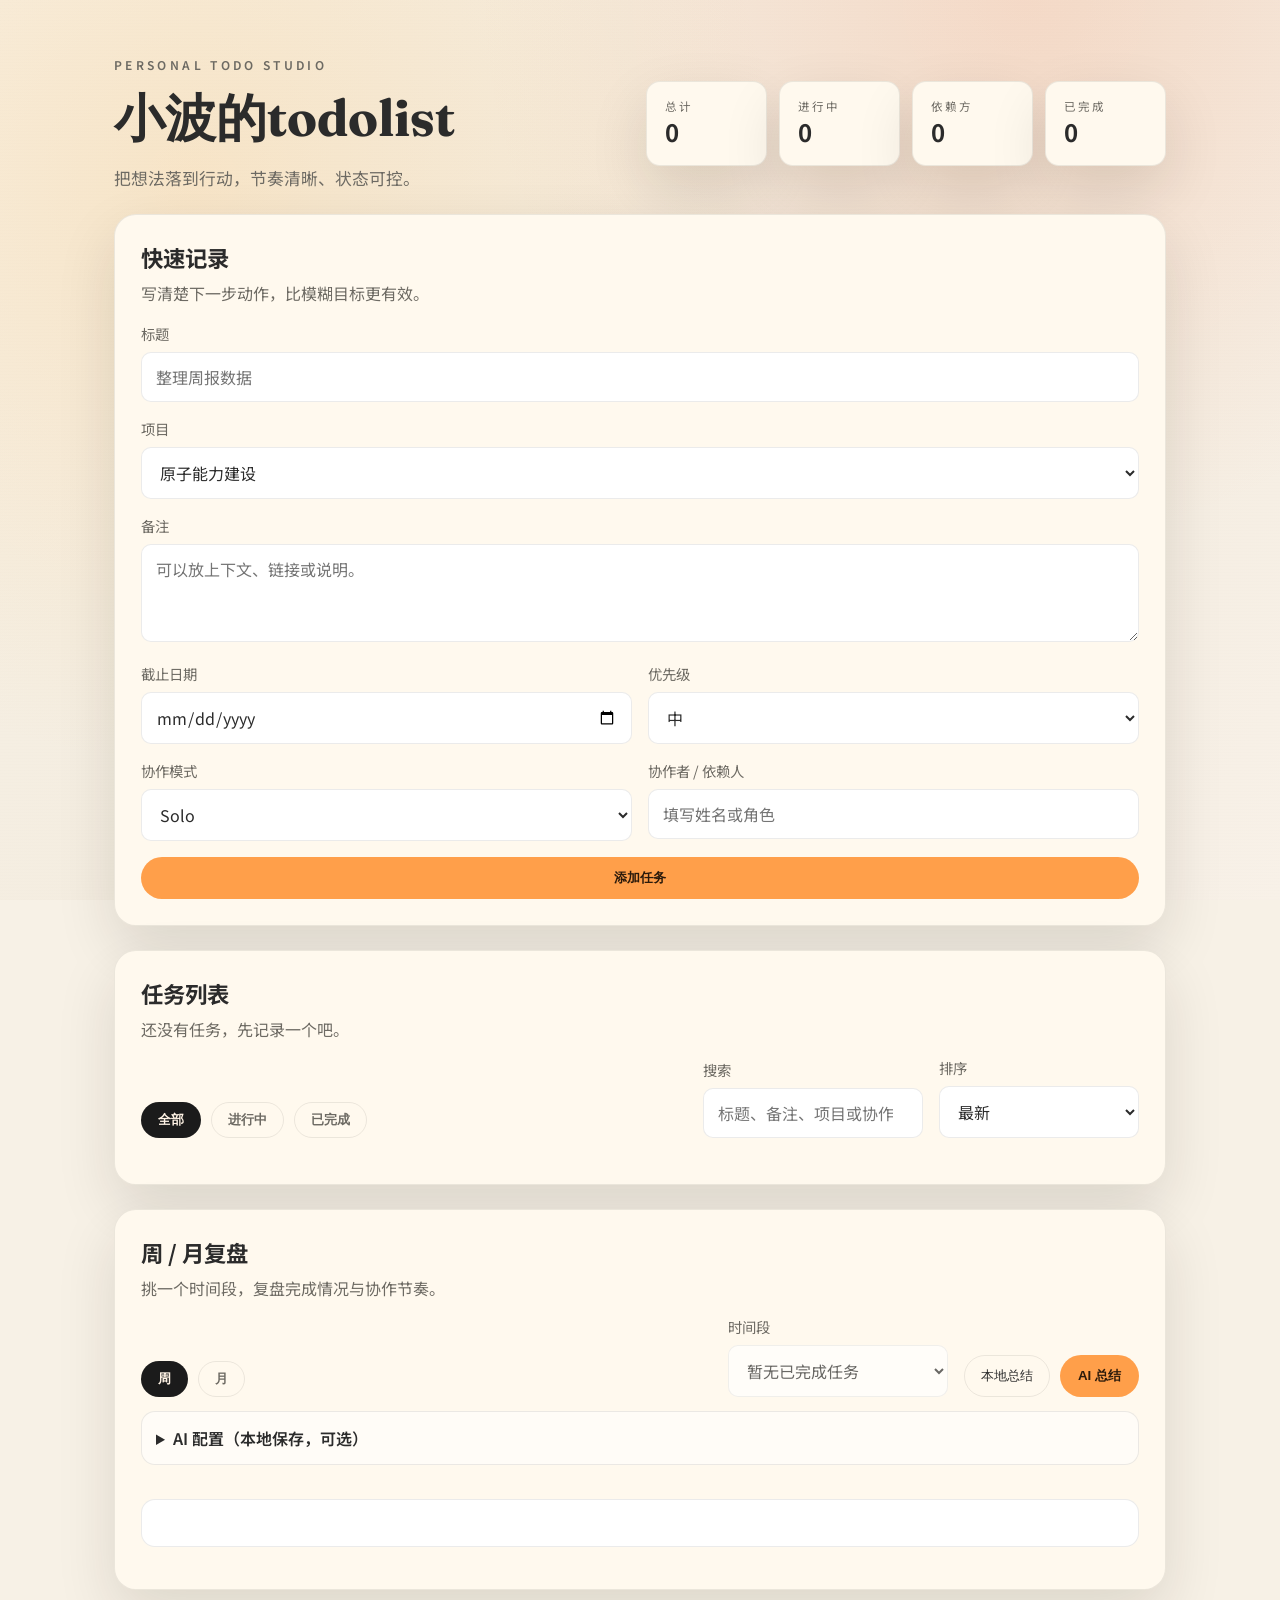
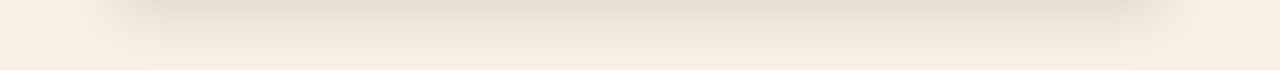
==== docs/todolist/index.html @ 9cee6fb8 "Publish slides site with docs and optional minimax proxy" ====
<!doctype html>
<html lang="zh-CN">
  <head>
    <meta charset="utf-8" />
    <meta name="viewport" content="width=device-width, initial-scale=1" />
    <title>小波的todolist</title>
    <link rel="preconnect" href="https://fonts.googleapis.com" />
    <link rel="preconnect" href="https://fonts.gstatic.com" crossorigin />
    <link
      href="https://fonts.googleapis.com/css2?family=Fraunces:wght@500;700&family=Noto+Sans+SC:wght@400;500;600;700&display=swap"
      rel="stylesheet"
    />
    <link rel="stylesheet" href="styles.css" />
  </head>
  <body>
    <div class="bg-gradient"></div>
    <div class="bg-noise"></div>

    <main class="app">
      <header class="hero">
        <div>
          <p class="eyebrow">PERSONAL TODO STUDIO</p>
          <h1>小波的todolist</h1>
          <p class="subtitle">把想法落到行动，节奏清晰、状态可控。</p>
        </div>
        <div class="stats">
          <div class="stat">
            <span class="stat-label">总计</span>
            <span id="stat-total" class="stat-value">0</span>
          </div>
          <div class="stat">
            <span class="stat-label">进行中</span>
            <span id="stat-active" class="stat-value">0</span>
          </div>
          <div class="stat">
            <span class="stat-label">依赖方</span>
            <span id="stat-waiting" class="stat-value">0</span>
          </div>
          <div class="stat">
            <span class="stat-label">已完成</span>
            <span id="stat-done" class="stat-value">0</span>
          </div>
        </div>
      </header>

      <section class="panel create">
        <div class="panel-header">
          <h2>快速记录</h2>
          <p>写清楚下一步动作，比模糊目标更有效。</p>
        </div>
        <form id="todo-form" class="todo-form">
          <div class="field">
            <label for="title">标题</label>
            <input id="title" name="title" type="text" placeholder="整理周报数据" required />
          </div>
          <div class="field">
            <label for="project">项目</label>
            <select id="project" name="project"></select>
          </div>
          <div class="field">
            <label for="notes">备注</label>
            <textarea id="notes" name="notes" rows="3" placeholder="可以放上下文、链接或说明。"></textarea>
          </div>
          <div class="field-row">
            <div class="field">
              <label for="due">截止日期</label>
              <input id="due" name="due" type="date" />
            </div>
            <div class="field">
              <label for="priority">优先级</label>
              <select id="priority" name="priority">
                <option value="low">低</option>
                <option value="medium" selected>中</option>
                <option value="high">高</option>
              </select>
            </div>
          </div>
          <div class="field-row">
            <div class="field">
              <label for="mode">协作模式</label>
              <select id="mode" name="mode">
                <option value="solo" selected>Solo</option>
                <option value="collab">合作</option>
                <option value="waiting">依赖方</option>
              </select>
            </div>
            <div class="field">
              <label for="partner">协作者 / 依赖人</label>
              <input id="partner" name="partner" type="text" placeholder="填写姓名或角色" />
            </div>
          </div>
          <button type="submit" class="primary">添加任务</button>
        </form>
      </section>

      <section class="panel list">
        <div class="panel-header">
          <h2>任务列表</h2>
          <p id="list-hint">还没有任务，先记录一个吧。</p>
        </div>
        <div class="control-row">
          <div class="filter-group" role="tablist">
            <button type="button" class="chip active" data-filter="all">全部</button>
            <button type="button" class="chip" data-filter="active">进行中</button>
            <button type="button" class="chip" data-filter="completed">已完成</button>
          </div>
          <div class="field search">
            <label for="search">搜索</label>
            <input id="search" type="search" placeholder="标题、备注、项目或协作人" />
          </div>
          <div class="field">
            <label for="sort">排序</label>
            <select id="sort">
              <option value="created-desc" selected>最新</option>
              <option value="created-asc">最早</option>
              <option value="due-asc">截止日期</option>
              <option value="priority-desc">优先级</option>
            </select>
          </div>
        </div>
        <div id="todo-list" class="todo-list" aria-live="polite"></div>
      </section>

      <section class="panel review">
        <div class="panel-header">
          <h2>周 / 月复盘</h2>
          <p>挑一个时间段，复盘完成情况与协作节奏。</p>
        </div>
        <div class="review-controls">
          <div class="filter-group" role="tablist">
            <button type="button" class="chip period-chip active" data-period="week">周</button>
            <button type="button" class="chip period-chip" data-period="month">月</button>
          </div>
          <div class="field">
            <label for="period-select">时间段</label>
            <select id="period-select"></select>
          </div>
          <div class="review-actions">
            <button type="button" class="ghost" id="summary-btn">本地总结</button>
            <button type="button" class="primary" id="ai-summary-btn">AI 总结</button>
          </div>
        </div>
        <details class="ai-config">
          <summary>AI 配置（本地保存，可选）</summary>
          <p class="ai-config-note">
            若配置 Proxy URL，可不在浏览器保存 API Key。未配置代理时会直连 MiniMax。
          </p>
          <div class="field-row">
            <div class="field">
              <label for="minimax-api-key">MiniMax API Key</label>
              <input
                id="minimax-api-key"
                type="password"
                placeholder="sk-api-..."
                autocomplete="off"
              />
            </div>
            <div class="field">
              <label for="minimax-proxy-url">Proxy URL（可选）</label>
              <input
                id="minimax-proxy-url"
                type="url"
                placeholder="https://your-proxy.workers.dev/api/summary"
              />
            </div>
          </div>
          <div class="field-row">
            <div class="field">
              <label for="minimax-base-url">MiniMax Base URL</label>
              <input id="minimax-base-url" type="url" placeholder="https://api.minimax.io/v1" />
            </div>
            <div class="field">
              <label for="minimax-model">MiniMax 模型</label>
              <input id="minimax-model" type="text" placeholder="MiniMax-M2.5" />
            </div>
          </div>
          <div class="review-actions">
            <button type="button" class="ghost" id="save-ai-config">保存 AI 配置</button>
            <button type="button" class="ghost" id="clear-ai-config">清除 AI 配置</button>
          </div>
          <p id="ai-config-hint" class="muted ai-config-hint"></p>
        </details>
        <div id="review-stats" class="review-stats"></div>
        <div id="summary-output" class="summary-output"></div>
        <div id="history-list" class="history-list"></div>
      </section>
    </main>

    <div id="edit-modal" class="modal" aria-hidden="true">
      <div class="modal-card" role="dialog" aria-modal="true" aria-labelledby="edit-title">
        <div class="modal-header">
          <h3 id="edit-title">编辑任务</h3>
          <button type="button" class="icon-button" id="close-modal" aria-label="Close">×</button>
        </div>
        <form id="edit-form" class="todo-form">
          <div class="field">
            <label for="edit-title-input">标题</label>
            <input id="edit-title-input" name="title" type="text" required />
          </div>
          <div class="field">
            <label for="edit-project">项目</label>
            <select id="edit-project" name="project"></select>
          </div>
          <div class="field">
            <label for="edit-notes">备注</label>
            <textarea id="edit-notes" name="notes" rows="3"></textarea>
          </div>
          <div class="field-row">
            <div class="field">
              <label for="edit-due">截止日期</label>
              <input id="edit-due" name="due" type="date" />
            </div>
            <div class="field">
              <label for="edit-priority">优先级</label>
              <select id="edit-priority" name="priority">
                <option value="low">低</option>
                <option value="medium">中</option>
                <option value="high">高</option>
              </select>
            </div>
          </div>
          <div class="field-row">
            <div class="field">
              <label for="edit-mode">协作模式</label>
              <select id="edit-mode" name="mode">
                <option value="solo">Solo</option>
                <option value="collab">合作</option>
                <option value="waiting">依赖方</option>
              </select>
            </div>
            <div class="field">
              <label for="edit-partner">协作者 / 依赖人</label>
              <input id="edit-partner" name="partner" type="text" />
            </div>
          </div>
          <div class="modal-actions">
            <button type="button" class="ghost" id="cancel-edit">取消</button>
            <button type="submit" class="primary">保存</button>
          </div>
        </form>
      </div>
    </div>

    <script src="app.js"></script>
  </body>
</html>
---- docs/todolist/styles.css ----
:root {
  color-scheme: light;
  --bg: #f7f1e6;
  --bg-soft: #f2eadc;
  --panel: #fff9ee;
  --panel-strong: #ffffff;
  --ink: #2b2b2b;
  --muted: #6d6a63;
  --accent: #ff9f4a;
  --accent-strong: #1b1b1b;
  --border: rgba(0, 0, 0, 0.08);
  --shadow: 0 24px 60px rgba(34, 24, 8, 0.12);
  --radius-lg: 22px;
  --radius-md: 14px;
  --radius-sm: 10px;
  --font: "Noto Sans SC", "PingFang SC", "Helvetica Neue", sans-serif;
  --display: "Fraunces", "Times New Roman", serif;
}

* {
  box-sizing: border-box;
}

body {
  margin: 0;
  min-height: 100vh;
  font-family: var(--font);
  color: var(--ink);
  background: var(--bg);
  position: relative;
  overflow-x: hidden;
}

.bg-gradient {
  position: fixed;
  inset: 0;
  background: radial-gradient(circle at 15% 20%, rgba(255, 179, 71, 0.18), transparent 45%),
    radial-gradient(circle at 80% 0%, rgba(255, 129, 88, 0.16), transparent 40%),
    linear-gradient(120deg, #f7f1e6 0%, #f2eadc 60%, #f8f1e8 100%);
  z-index: -2;
}

.bg-noise {
  position: fixed;
  inset: 0;
  background-image: linear-gradient(0deg, rgba(255, 255, 255, 0.4), rgba(255, 255, 255, 0.4)),
    repeating-linear-gradient(0deg, rgba(0, 0, 0, 0.015) 0, rgba(0, 0, 0, 0.015) 1px, transparent 1px, transparent 3px);
  opacity: 0.35;
  mix-blend-mode: multiply;
  z-index: -1;
}

.app {
  max-width: 1100px;
  margin: 0 auto;
  padding: 56px 24px 80px;
  display: grid;
  gap: 24px;
  animation: fadeUp 0.7s ease-out;
}

.hero {
  display: flex;
  flex-wrap: wrap;
  gap: 24px;
  align-items: center;
  justify-content: space-between;
}

.eyebrow {
  text-transform: uppercase;
  letter-spacing: 0.28em;
  font-size: 12px;
  font-weight: 600;
  color: var(--muted);
  margin: 0 0 12px;
}

h1 {
  font-family: var(--display);
  font-size: clamp(2.6rem, 4vw, 3.6rem);
  margin: 0 0 12px;
}

.subtitle {
  margin: 0;
  color: var(--muted);
  font-size: 1.05rem;
}

.stats {
  display: grid;
  grid-template-columns: repeat(4, minmax(120px, 1fr));
  gap: 12px;
  width: min(520px, 100%);
}

.stat {
  background: var(--panel);
  border-radius: var(--radius-md);
  padding: 16px 18px;
  box-shadow: var(--shadow);
  border: 1px solid var(--border);
}

.stat-label {
  display: block;
  font-size: 0.72rem;
  color: var(--muted);
  text-transform: uppercase;
  letter-spacing: 0.16em;
}

.stat-value {
  font-size: 1.5rem;
  font-weight: 700;
}

.panel {
  background: var(--panel);
  border-radius: var(--radius-lg);
  padding: 26px;
  box-shadow: var(--shadow);
  border: 1px solid var(--border);
}

.panel-header h2 {
  margin: 0 0 8px;
  font-size: 1.4rem;
}

.panel-header p {
  margin: 0;
  color: var(--muted);
}

.todo-form {
  display: grid;
  gap: 16px;
  margin-top: 18px;
}

.field label {
  display: block;
  font-size: 0.9rem;
  color: var(--muted);
  margin-bottom: 8px;
}

.field input,
.field textarea,
.field select {
  width: 100%;
  padding: 12px 14px;
  font-size: 1rem;
  border-radius: var(--radius-sm);
  border: 1px solid var(--border);
  background: var(--panel-strong);
  color: var(--ink);
  font-family: var(--font);
  transition: border 0.2s ease, box-shadow 0.2s ease;
}

.field input:focus,
.field textarea:focus,
.field select:focus {
  outline: none;
  border-color: rgba(27, 27, 27, 0.3);
  box-shadow: 0 0 0 3px rgba(255, 159, 74, 0.2);
}

.field textarea {
  resize: vertical;
}

.field-row {
  display: grid;
  grid-template-columns: repeat(auto-fit, minmax(180px, 1fr));
  gap: 16px;
}


.primary {
  border: none;
  padding: 12px 18px;
  border-radius: 999px;
  background: var(--accent);
  color: #2b1a0b;
  font-weight: 700;
  cursor: pointer;
  transition: transform 0.2s ease, box-shadow 0.2s ease;
}

.primary:hover {
  transform: translateY(-1px);
  box-shadow: 0 12px 28px rgba(255, 159, 74, 0.25);
}

.ghost {
  border: 1px solid var(--border);
  padding: 10px 16px;
  border-radius: 999px;
  background: transparent;
  cursor: pointer;
  color: var(--ink);
}

.list .control-row {
  display: grid;
  grid-template-columns: 1fr minmax(180px, 220px) minmax(160px, 200px);
  gap: 16px;
  align-items: end;
  margin-top: 16px;
}

.filter-group {
  display: flex;
  flex-wrap: wrap;
  gap: 10px;
}

.chip {
  border: 1px solid var(--border);
  background: transparent;
  padding: 8px 16px;
  border-radius: 999px;
  cursor: pointer;
  font-weight: 600;
  color: var(--muted);
  transition: all 0.2s ease;
}

.chip.active {
  background: var(--accent-strong);
  border-color: transparent;
  color: #fff3e5;
}

.search input {
  font-family: var(--font);
}

.todo-list {
  margin-top: 20px;
  display: grid;
  gap: 12px;
}

.todo-card {
  border: 1px solid var(--border);
  border-radius: var(--radius-md);
  padding: 16px;
  display: grid;
  grid-template-columns: auto 1fr auto;
  gap: 16px;
  align-items: start;
  background: var(--panel-strong);
  animation: rise 0.35s ease both;
}

.todo-card.completed {
  opacity: 0.65;
}

.todo-card input[type="checkbox"] {
  accent-color: var(--accent);
  width: 20px;
  height: 20px;
  margin-top: 4px;
}

.todo-main h3 {
  margin: 0 0 6px;
  font-size: 1.05rem;
}

.todo-main p {
  margin: 0 0 6px;
  color: var(--muted);
  font-size: 0.95rem;
  line-height: 1.5;
}

.todo-meta {
  display: flex;
  flex-wrap: wrap;
  gap: 8px;
  margin-top: 10px;
  font-size: 0.78rem;
}

.tag {
  padding: 4px 10px;
  border-radius: 999px;
  background: rgba(0, 0, 0, 0.06);
  color: var(--muted);
  font-weight: 600;
}

.tag.priority-high {
  background: rgba(255, 159, 74, 0.35);
  color: #2b1a0b;
}

.tag.priority-medium {
  background: rgba(255, 159, 74, 0.2);
  color: #2b1a0b;
}

.tag.urgent {
  background: rgba(255, 120, 120, 0.2);
  color: #5a1c1c;
}

.todo-actions {
  display: grid;
  gap: 8px;
}

.todo-actions button {
  border: 1px solid var(--border);
  background: transparent;
  padding: 6px 10px;
  border-radius: 10px;
  cursor: pointer;
  font-size: 0.85rem;
  color: var(--ink);
}

.todo-actions button.delete {
  color: var(--muted);
}

.review-controls {
  display: grid;
  grid-template-columns: 1fr minmax(180px, 220px) auto;
  gap: 16px;
  align-items: end;
  margin-top: 16px;
}

.review-actions {
  display: flex;
  gap: 10px;
  flex-wrap: wrap;
}

.ai-config {
  margin-top: 14px;
  border: 1px solid var(--border);
  border-radius: var(--radius-md);
  padding: 14px;
  background: rgba(255, 255, 255, 0.52);
}

.ai-config summary {
  cursor: pointer;
  font-weight: 600;
  color: var(--ink);
}

.ai-config[open] summary {
  margin-bottom: 10px;
}

.ai-config-note {
  margin: 0 0 12px;
  color: var(--muted);
  font-size: 0.9rem;
}

.ai-config-hint {
  margin: 10px 0 0;
  font-size: 0.85rem;
}

.review-stats {
  display: grid;
  grid-template-columns: repeat(auto-fit, minmax(180px, 1fr));
  gap: 12px;
  margin-top: 18px;
}

.review-card {
  border: 1px solid var(--border);
  border-radius: var(--radius-md);
  padding: 14px;
  background: var(--panel-strong);
}

.review-card span {
  display: block;
  color: var(--muted);
  font-size: 0.8rem;
  text-transform: uppercase;
  letter-spacing: 0.16em;
}

.review-card strong {
  font-size: 1.3rem;
  margin-top: 6px;
}

.summary-output {
  margin-top: 16px;
  padding: 14px;
  border-radius: var(--radius-md);
  border: 1px solid var(--border);
  background: var(--panel-strong);
  color: var(--muted);
  min-height: 48px;
  line-height: 1.6;
}

.history-list {
  margin-top: 16px;
  display: grid;
  gap: 10px;
}

.history-item {
  border: 1px solid var(--border);
  border-radius: var(--radius-md);
  padding: 12px 14px;
  background: var(--panel-strong);
}

.history-item h4 {
  margin: 0 0 6px;
  font-size: 0.98rem;
}

.history-item p {
  margin: 0;
  color: var(--muted);
  font-size: 0.85rem;
}

.muted {
  color: var(--muted);
}

.modal {
  position: fixed;
  inset: 0;
  background: rgba(32, 26, 16, 0.62);
  display: none;
  align-items: center;
  justify-content: center;
  padding: 24px;
  z-index: 10;
}

.modal.show {
  display: flex;
}

.modal-card {
  background: var(--panel);
  border-radius: var(--radius-lg);
  padding: 24px;
  width: min(560px, 100%);
  box-shadow: var(--shadow);
  border: 1px solid var(--border);
}

.modal-header {
  display: flex;
  align-items: center;
  justify-content: space-between;
}

.icon-button {
  border: none;
  background: transparent;
  font-size: 1.4rem;
  cursor: pointer;
  color: var(--muted);
}

.modal-actions {
  display: flex;
  justify-content: flex-end;
  gap: 12px;
}

@keyframes fadeUp {
  from {
    opacity: 0;
    transform: translateY(12px);
  }
  to {
    opacity: 1;
    transform: translateY(0);
  }
}

@keyframes rise {
  from {
    opacity: 0;
    transform: translateY(8px);
  }
  to {
    opacity: 1;
    transform: translateY(0);
  }
}

@media (max-width: 960px) {
  .list .control-row,
  .review-controls {
    grid-template-columns: 1fr;
  }

  .todo-card {
    grid-template-columns: auto 1fr;
  }

  .todo-actions {
    grid-column: 1 / -1;
    grid-template-columns: repeat(auto-fit, minmax(90px, 1fr));
  }
}

@media (max-width: 700px) {
  .stats {
    grid-template-columns: repeat(2, minmax(120px, 1fr));
  }

  .panel {
    padding: 20px;
  }
}
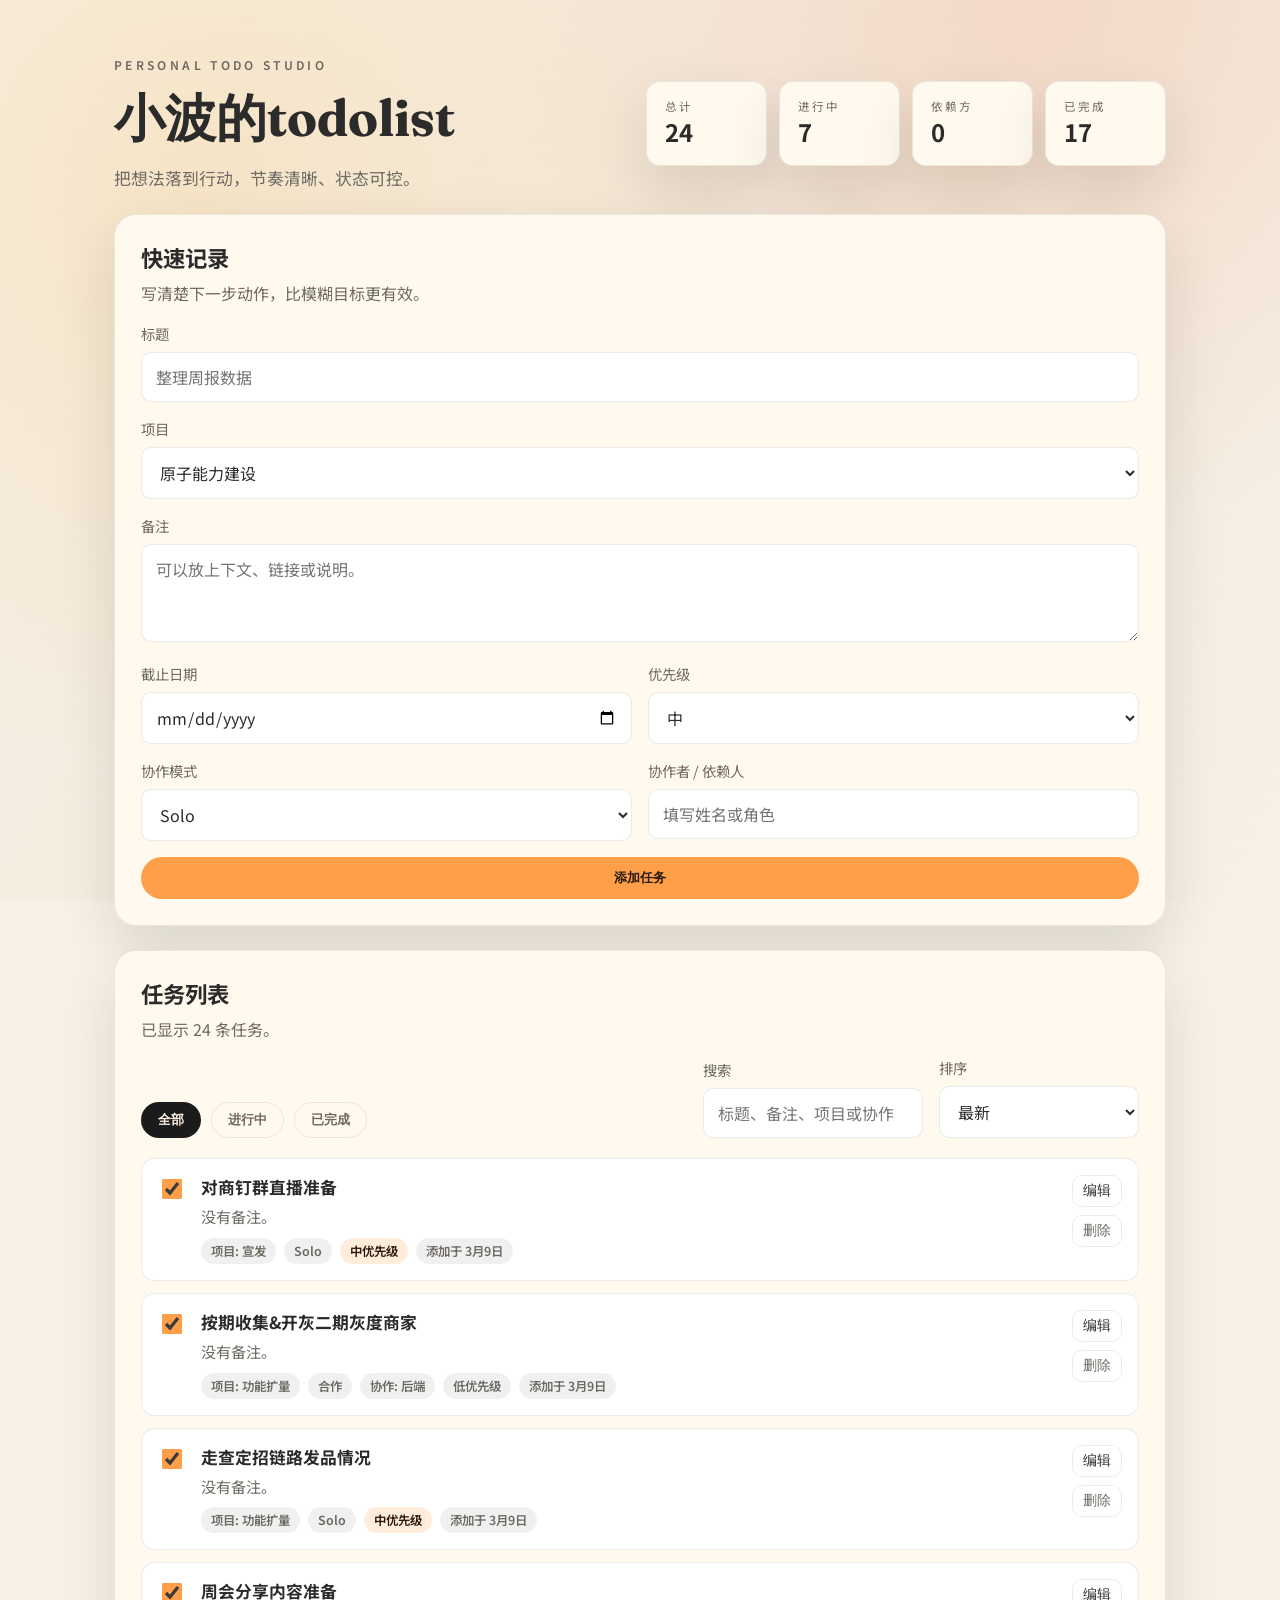
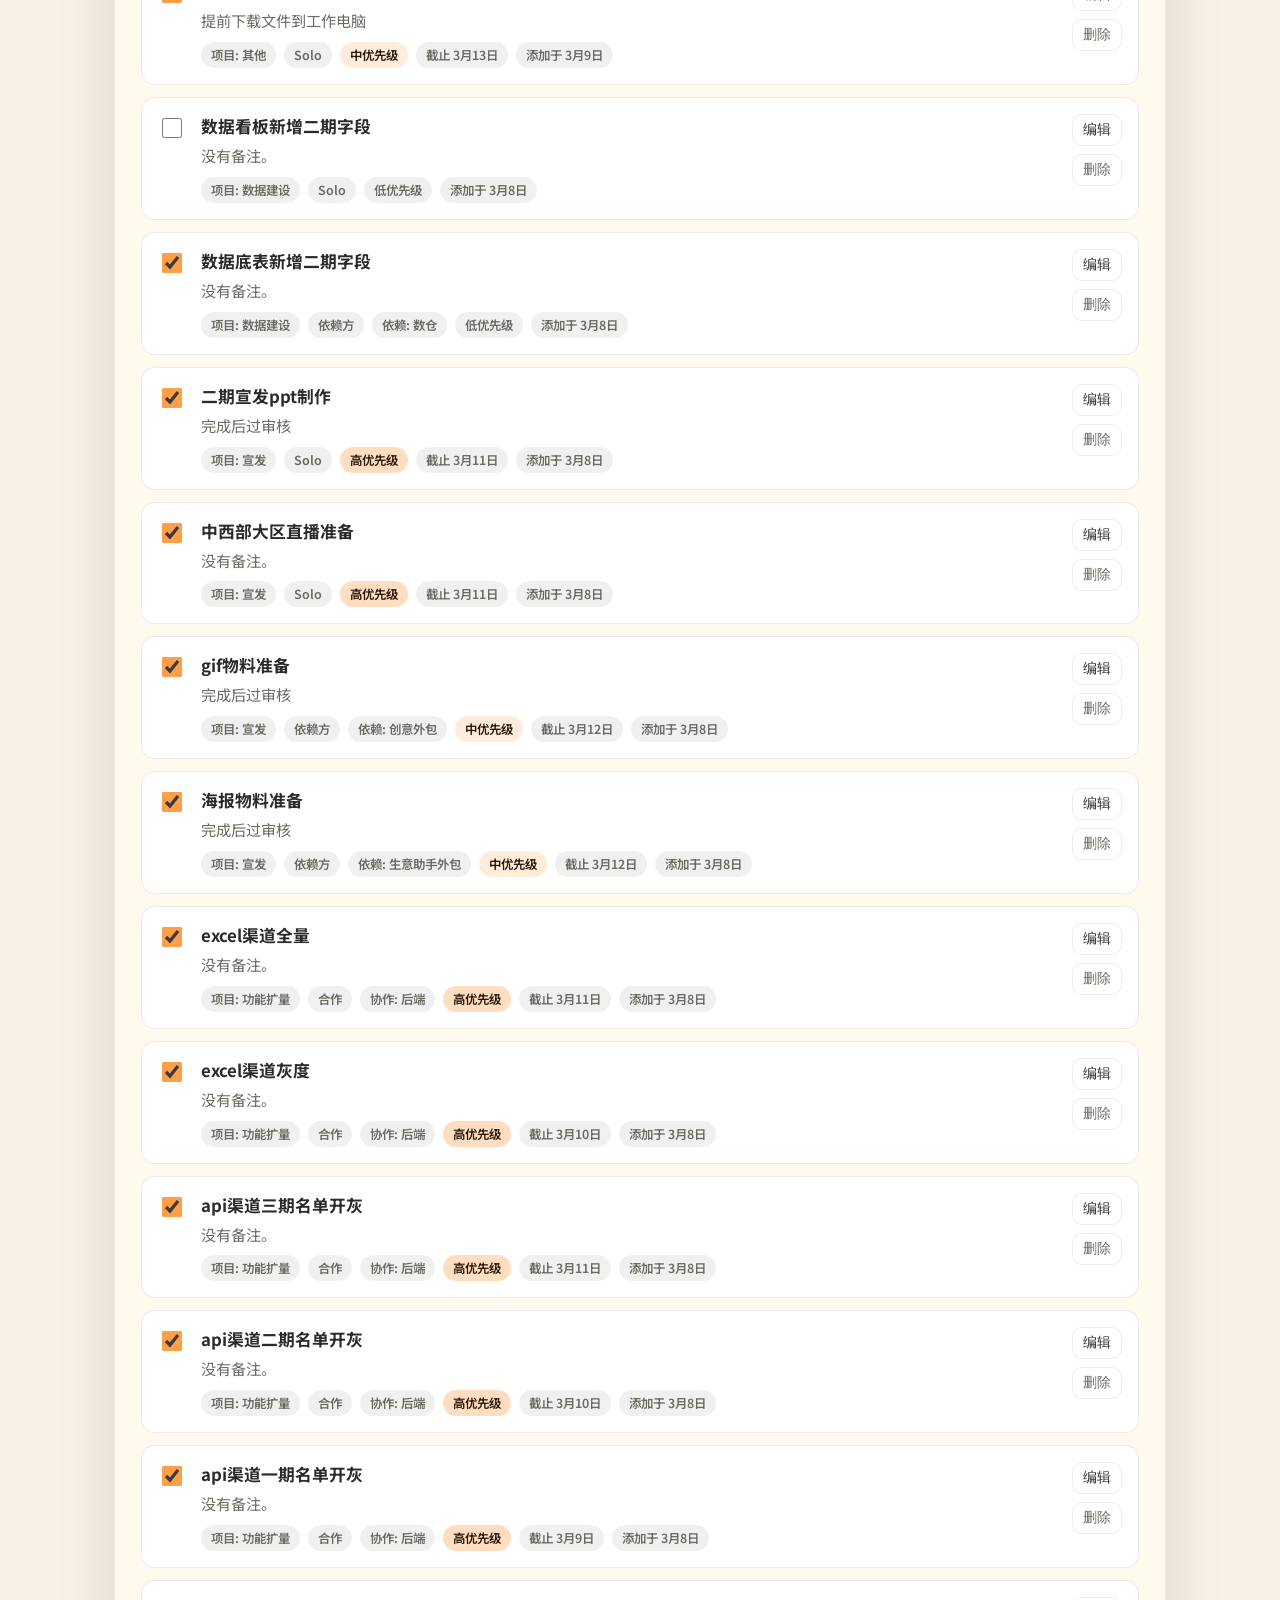
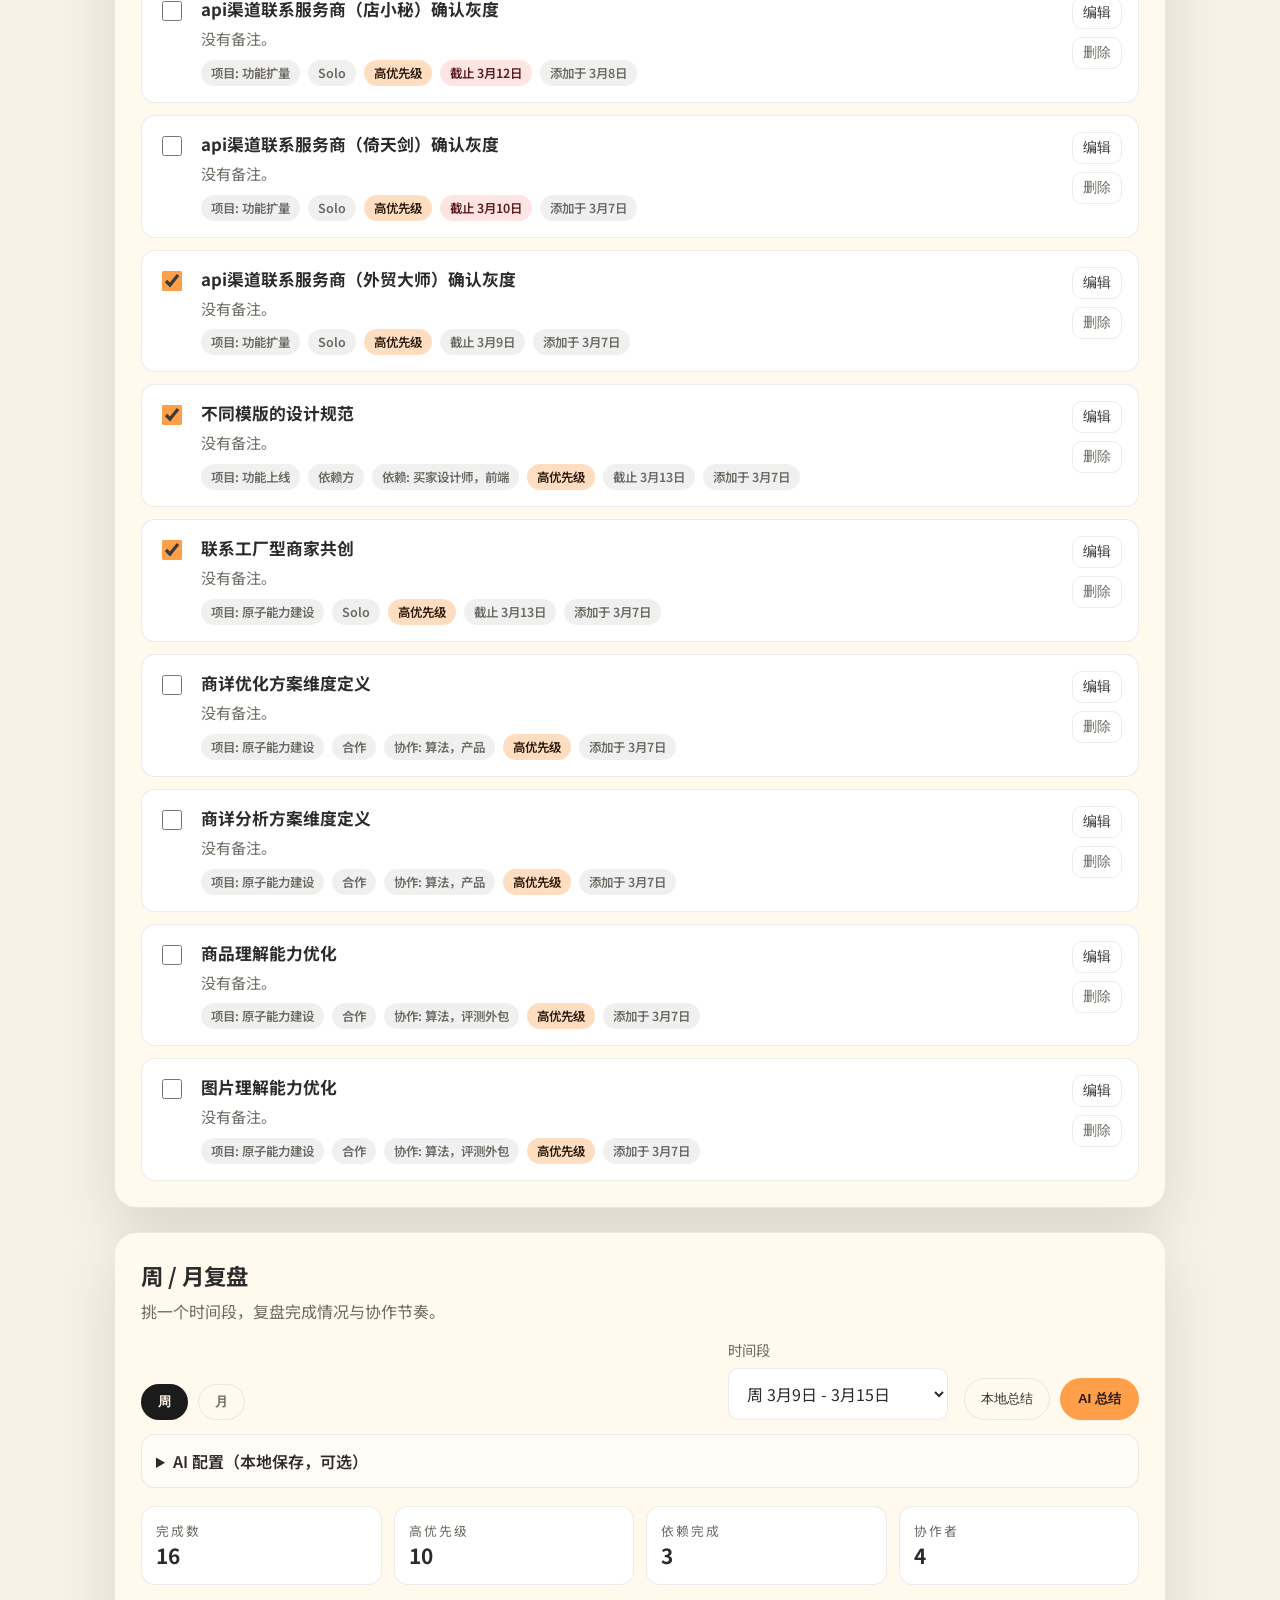
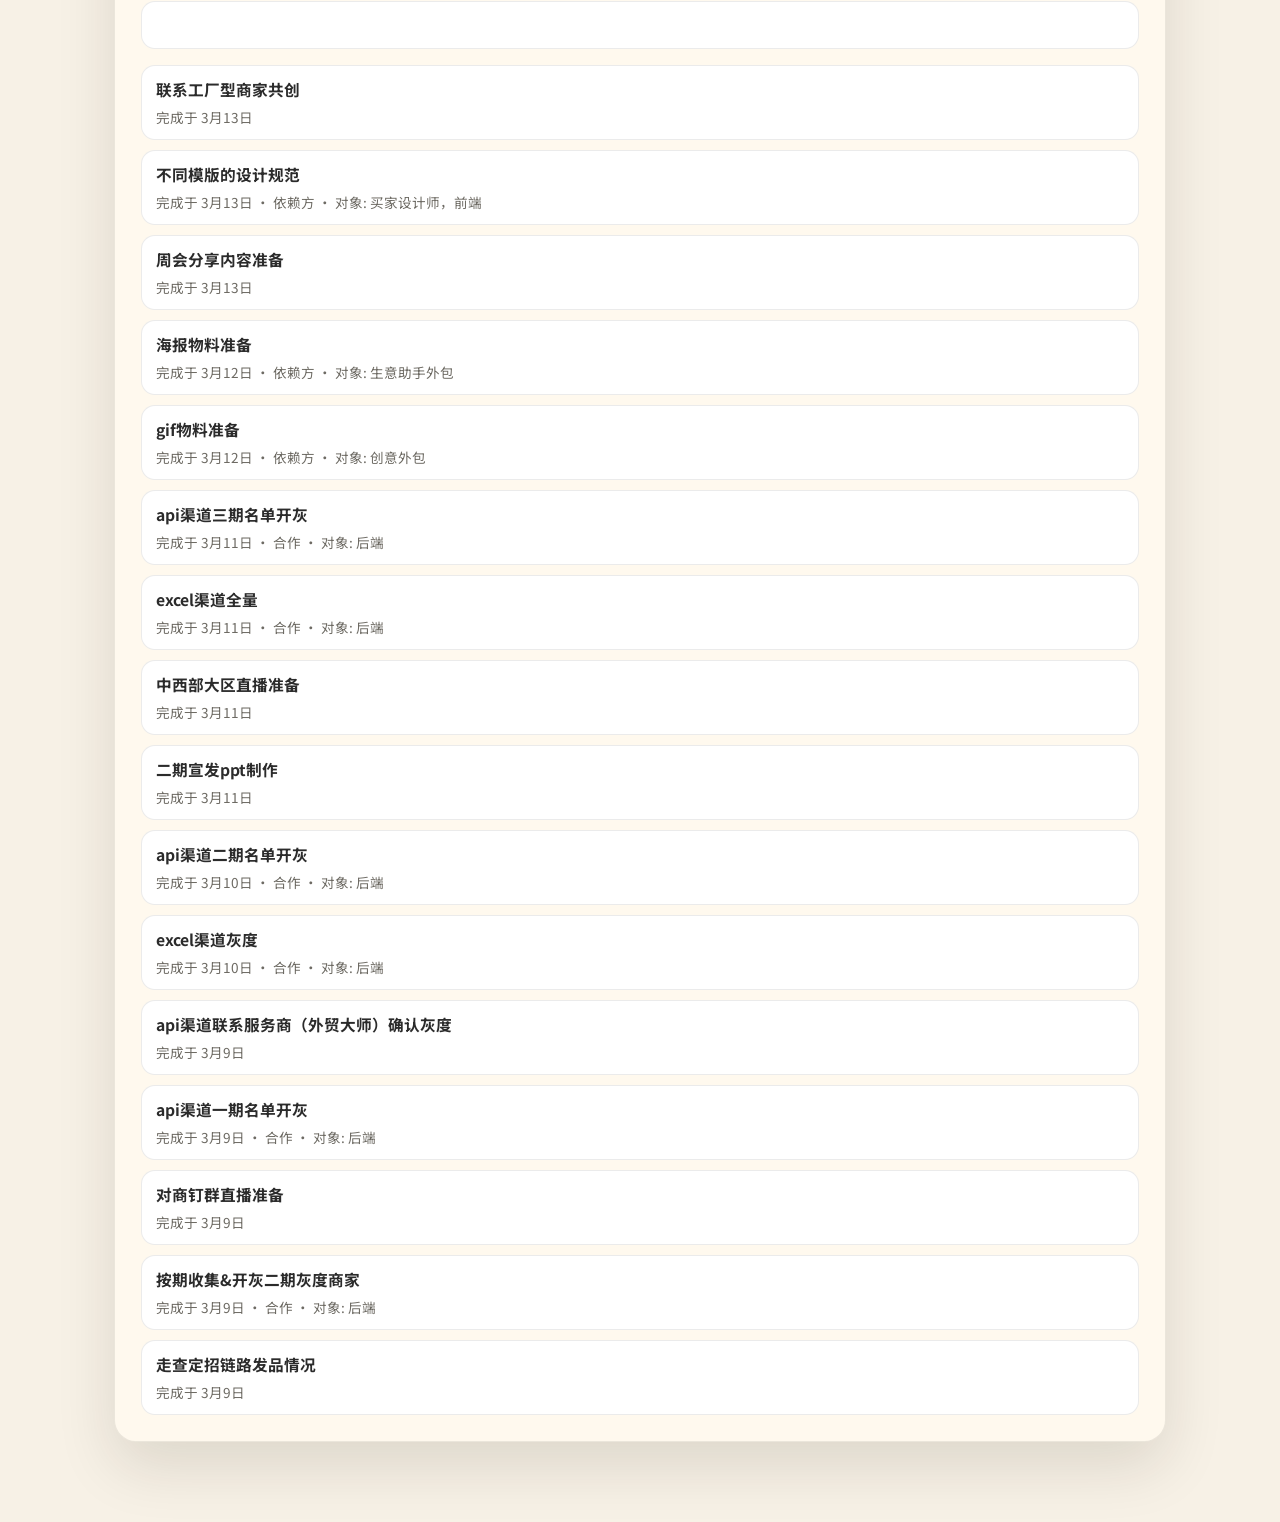
==== commit a61ad2af: "Switch defaults back to MiniMax and keep structured review prompt" ====
--- a/docs/todolist/index.html
+++ b/docs/todolist/index.html
@@ -167,7 +167,11 @@
           <div class="field-row">
             <div class="field">
               <label for="minimax-base-url">MiniMax Base URL</label>
-              <input id="minimax-base-url" type="url" placeholder="https://api.minimax.io/v1" />
+              <input
+                id="minimax-base-url"
+                type="url"
+                placeholder="https://api.minimax.io/v1"
+              />
             </div>
             <div class="field">
               <label for="minimax-model">MiniMax 模型</label>
